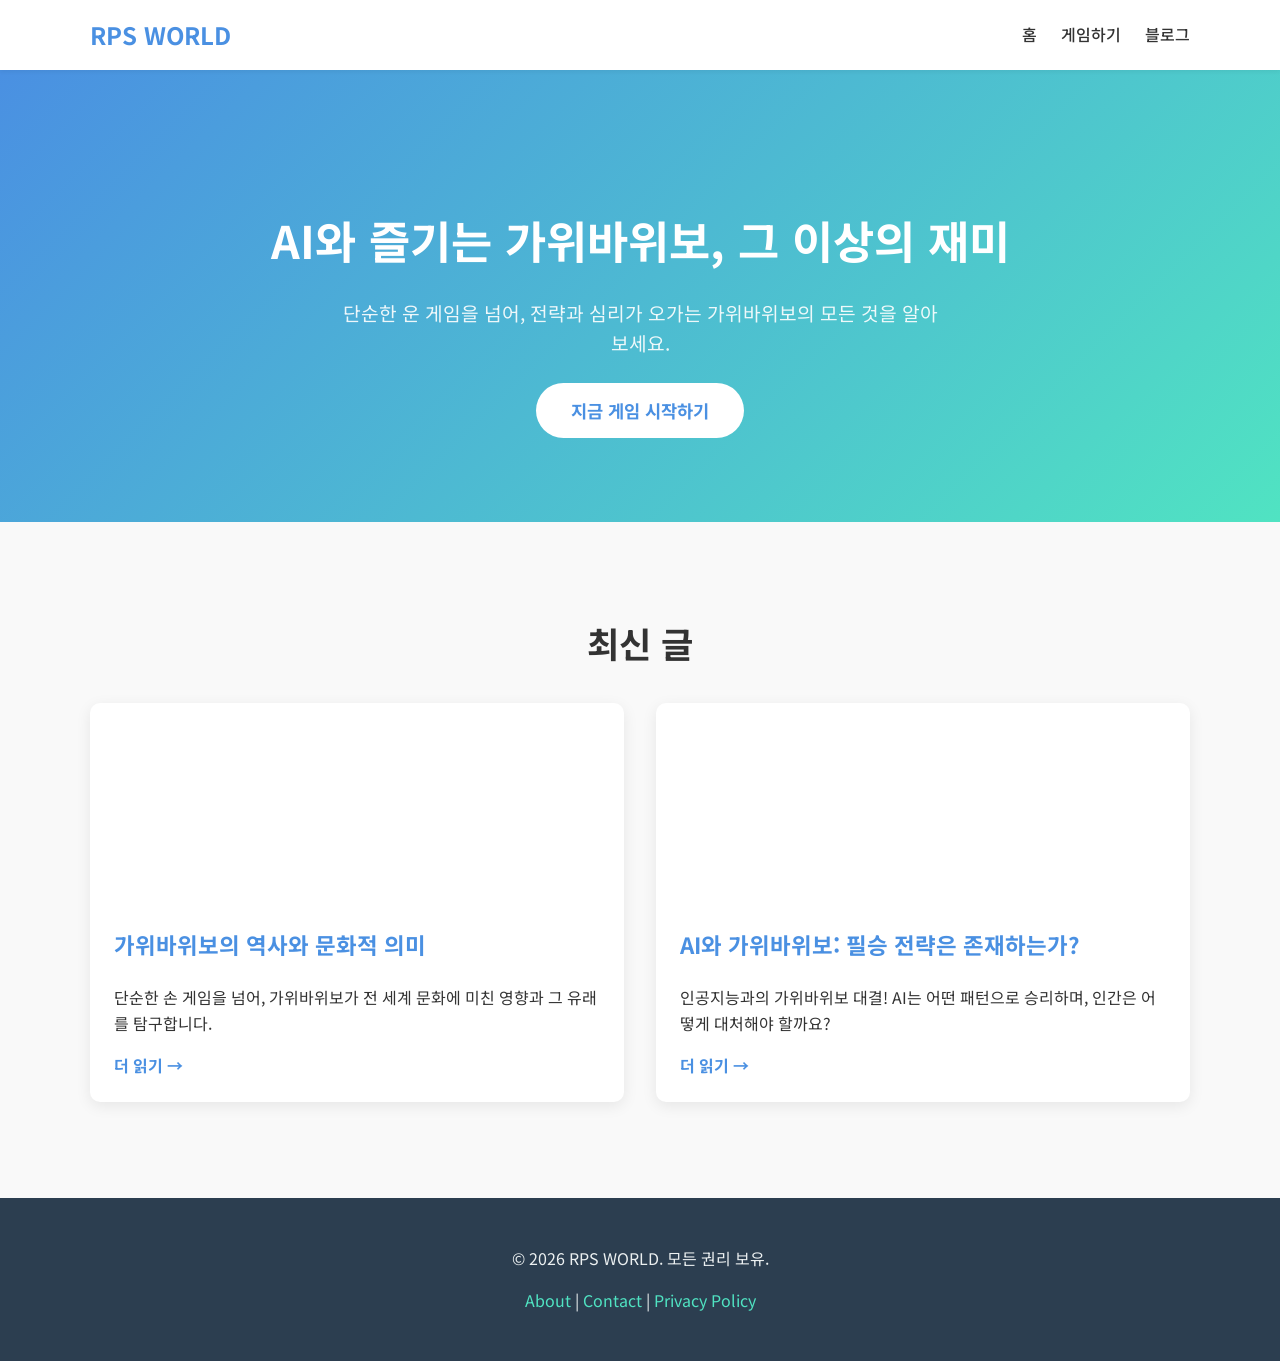
==== index.html @ 202ab4ec "feat: Expand RPS game into content site with blog articles" ====
<!DOCTYPE html>
<html lang="ko">
<head>
    <meta charset="UTF-8">
    <meta name="viewport" content="width=device-width, initial-scale=1.0">
    <title>궁극의 가위바위보: 전략과 역사</title>
    <link rel="stylesheet" href="style.css">
    <link rel="preconnect" href="https://fonts.googleapis.com">
    <link rel="preconnect" href="https://fonts.gstatic.com" crossorigin>
    <link href="https://fonts.googleapis.com/css2?family=Noto+Sans+KR:wght@400;700&display=swap" rel="stylesheet">
</head>
<body>
    <header class="site-header">
        <div class="container">
            <a href="index.html" class="logo">RPS WORLD</a>
            <nav class="main-nav">
                <a href="index.html">홈</a>
                <a href="game.html">게임하기</a>
                <a href="#articles">블로그</a>
            </nav>
        </div>
    </header>

    <main>
        <section class="hero">
            <div class="container">
                <h1>AI와 즐기는 가위바위보, 그 이상의 재미</h1>
                <p class="subtitle">단순한 운 게임을 넘어, 전략과 심리가 오가는 가위바위보의 모든 것을 알아보세요.</p>
                <a href="game.html" class="cta-button">지금 게임 시작하기</a>
            </div>
        </section>

        <section id="articles" class="articles-section">
            <div class="container">
                <h2>최신 글</h2>
                <div class="article-grid">
                    <!-- Article cards will be dynamically inserted here -->
                </div>
            </div>
        </section>
    </main>

    <footer class="site-footer">
        <div class="container">
            <p>&copy; 2026 RPS WORLD. 모든 권리 보유.</p>
            <p><a href="#">About</a> | <a href="#">Contact</a> | <a href="#">Privacy Policy</a></p>
        </div>
    </footer>

    <script src="js/main.js"></script>
</body>
</html>
---- style.css ----
:root {
    --primary-color: #4a90e2;
    --secondary-color: #50e3c2;
    --text-color: #333;
    --background-color: #f9f9f9;
    --header-background: #ffffff;
    --footer-background: #2c3e50;
    --footer-text-color: #ecf0f1;
    --card-background: #ffffff;
    --font-family: 'Noto Sans KR', sans-serif;
}

body {
    margin: 0;
    font-family: var(--font-family);
    background-color: var(--background-color);
    color: var(--text-color);
    line-height: 1.6;
}

.container {
    width: 90%;
    max-width: 1100px;
    margin: 0 auto;
}

/* Header */
.site-header {
    background-color: var(--header-background);
    box-shadow: 0 2px 4px rgba(0,0,0,0.05);
    padding: 1rem 0;
    position: sticky;
    top: 0;
    z-index: 1000;
}

.site-header .container {
    display: flex;
    justify-content: space-between;
    align-items: center;
}

.logo {
    font-size: 1.5em;
    font-weight: 700;
    color: var(--primary-color);
    text-decoration: none;
}

.main-nav a {
    color: var(--text-color);
    text-decoration: none;
    margin-left: 20px;
    font-weight: 500;
    transition: color 0.3s ease;
}

.main-nav a:hover {
    color: var(--primary-color);
}

/* Hero Section */
.hero {
    background: linear-gradient(135deg, var(--primary-color), var(--secondary-color));
    color: white;
    text-align: center;
    padding: 6rem 0;
}

.hero h1 {
    font-size: 2.8em;
    margin-bottom: 0.5em;
    font-weight: 700;
}

.hero .subtitle {
    font-size: 1.2em;
    max-width: 600px;
    margin: 0 auto 2em auto;
    opacity: 0.9;
}

.cta-button {
    background-color: white;
    color: var(--primary-color);
    padding: 15px 35px;
    border-radius: 50px;
    text-decoration: none;
    font-weight: 700;
    font-size: 1.1em;
    transition: transform 0.3s ease, box-shadow 0.3s ease;
}

.cta-button:hover {
    transform: translateY(-3px);
    box-shadow: 0 4px 15px rgba(0,0,0,0.2);
}

/* Articles Section */
.articles-section {
    padding: 4rem 0;
}

.articles-section h2 {
    text-align: center;
    font-size: 2.2em;
    margin-bottom: 2rem;
    color: var(--text-color);
}

.article-grid {
    display: grid;
    grid-template-columns: repeat(auto-fit, minmax(300px, 1fr));
    gap: 2rem;
}

.article-card {
    background: var(--card-background);
    border-radius: 10px;
    box-shadow: 0 4px 15px rgba(0,0,0,0.08);
    overflow: hidden;
    transition: transform 0.3s ease, box-shadow 0.3s ease;
    text-decoration: none;
    color: inherit;
    display: flex;
    flex-direction: column;
}

.article-card:hover {
    transform: translateY(-5px);
    box-shadow: 0 8px 25px rgba(0,0,0,0.12);
}

.article-card-image {
    height: 200px;
    background-size: cover;
    background-position: center;
}

.article-card-content {
    padding: 1.5rem;
}

.article-card-content h3 {
    margin-top: 0;
    font-size: 1.4em;
    color: var(--primary-color);
}

.article-card-content p {
    margin-bottom: 1rem;
}

.article-card-content .read-more {
    font-weight: 700;
    color: var(--primary-color);
}


/* Footer */
.site-footer {
    background-color: var(--footer-background);
    color: var(--footer-text-color);
    text-align: center;
    padding: 2rem 0;
    margin-top: 2rem;
}

.site-footer a {
    color: var(--secondary-color);
    text-decoration: none;
}
.site-footer a:hover {
    text-decoration: underline;
}

/* Responsive */
@media (max-width: 768px) {
    .hero h1 {
        font-size: 2.2em;
    }
    .main-nav {
        display: none; /* Simple responsive for now */
    }
}
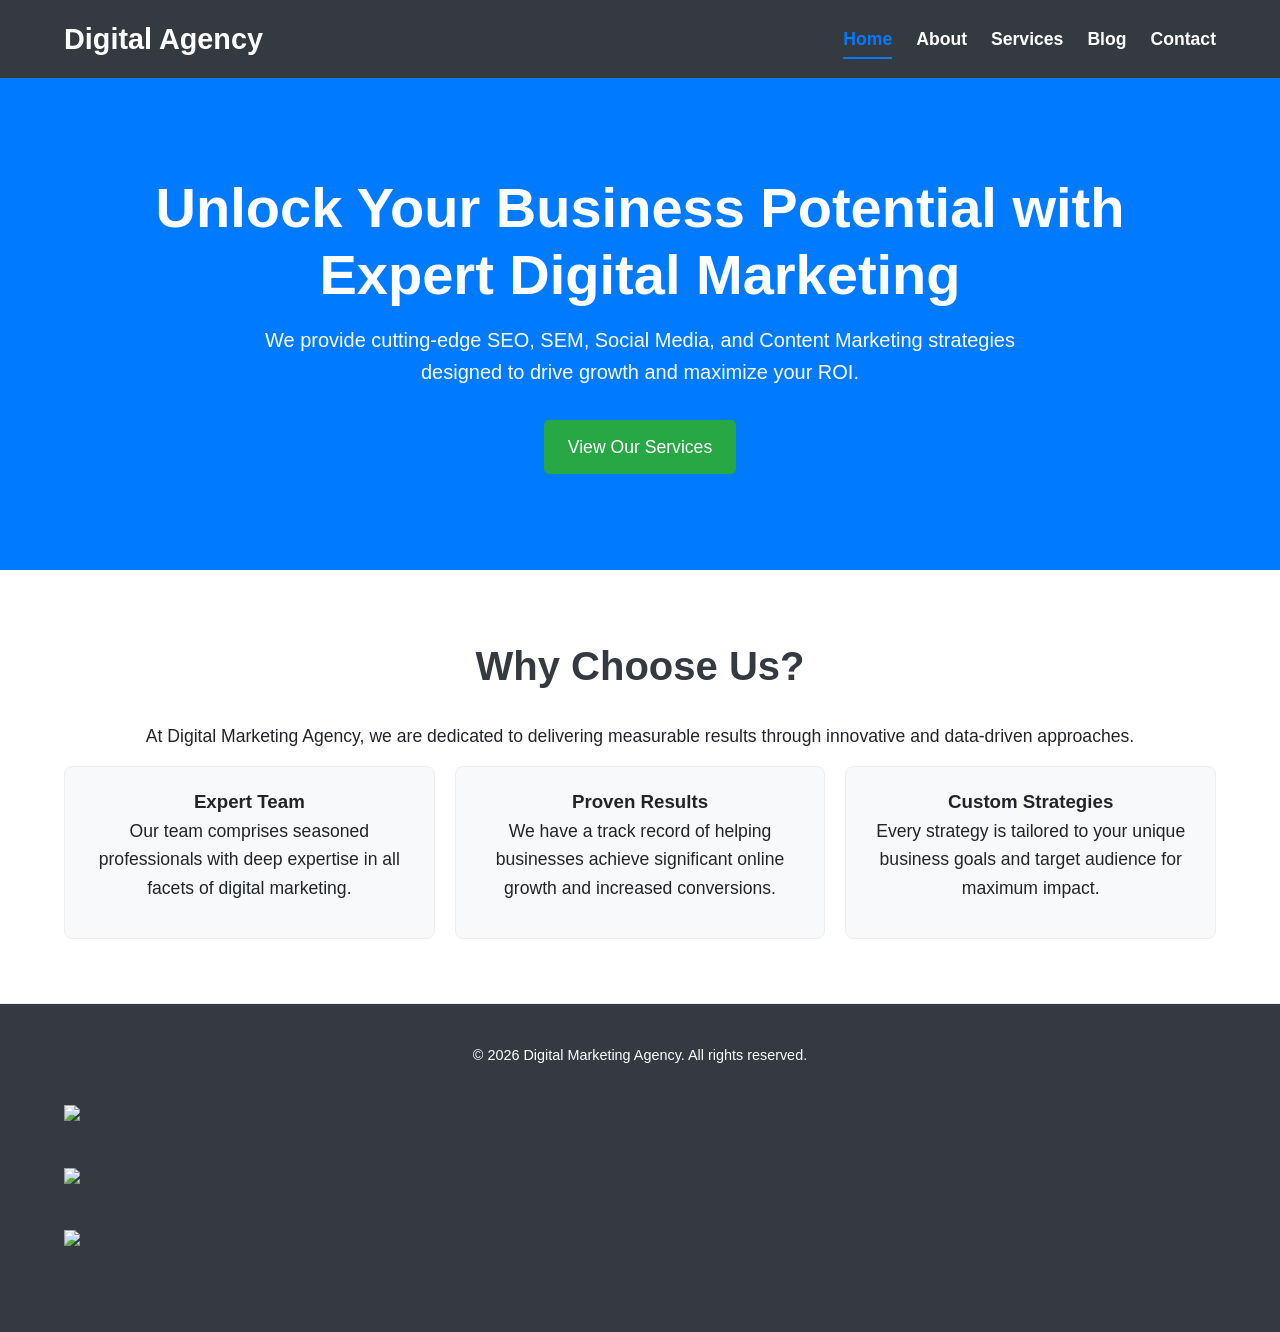
==== commit 25a351b0: "feat: add google site verification and other new pages" ====
--- a/index.html
+++ b/index.html
@@ -1,22 +1,76 @@
 <!DOCTYPE html>
-<html lang="ko">
+<html lang="en">
 <head>
     <meta charset="UTF-8">
     <meta name="viewport" content="width=device-width, initial-scale=1.0">
-    <title>궁극의 가위바위보: 전략과 역사</title>
-    <link rel="stylesheet" href="style.css">
-    <link rel="preconnect" href="https://fonts.googleapis.com">
-    <link rel="preconnect" href="https://fonts.gstatic.com" crossorigin>
-    <link href="https://fonts.googleapis.com/css2?family=Noto+Sans+KR:wght@400;700&display=swap" rel="stylesheet">
+    <title>Digital Marketing Agency - Home | Boost Your Online Presence</title>
+    <meta name="description" content="Leading Digital Marketing Agency offering expert SEO, SEM, Social Media, and Content Marketing services to grow your business online.">
+    <meta name="keywords" content="digital marketing, SEO, SEM, social media marketing, content marketing, online presence, business growth">
+    <meta name="author" content="Digital Marketing Agency">
+
+    <!-- Open Graph / Facebook -->
+    <meta property="og:type" content="website">
+    <meta property="og:url" content="https://www.youragency.com/">
+    <meta property="og:title" content="Digital Marketing Agency - Home | Boost Your Online Presence">
+    <meta property="og:description" content="Leading Digital Marketing Agency offering expert SEO, SEM, Social Media, and Content Marketing services to grow your business online.">
+    <meta property="og:image" content="https://www.youragency.com/images/og-image.jpg">
+
+    <!-- Twitter -->
+    <meta property="twitter:card" content="summary_large_image">
+    <meta property="twitter:url" content="https://www.youragency.com/">
+    <meta property="twitter:title" content="Digital Marketing Agency - Home | Boost Your Online Presence">
+    <meta property="twitter:description" content="Leading Digital Marketing Agency offering expert SEO, SEM, Social Media, and Content Marketing services to grow your business online.">
+    <meta property="twitter:image" content="https://www.youragency.com/images/twitter-image.jpg">
+
+    <link rel="stylesheet" href="css/style.css">
+    <link rel="icon" href="images/favicon.ico" type="image/x-icon">
+
+    <!-- Schema.org JSON-LD -->
+    <script type="application/ld+json">
+    {
+      "@context": "https://schema.org",
+      "@type": "Organization",
+      "name": "Digital Marketing Agency",
+      "url": "https://www.youragency.com",
+      "logo": "https://www.youragency.com/images/logo.png",
+      "sameAs": [
+        "https://www.facebook.com/youragency",
+        "https://twitter.com/youragency",
+        "https://www.linkedin.com/company/youragency"
+      ],
+      "contactPoint": {
+        "@type": "ContactPoint",
+        "telephone": "+1-555-123-4567",
+        "contactType": "Customer Service"
+      }
+    }
+    </script>
+    <script type="application/ld+json">
+    {
+      "@context": "https://schema.org",
+      "@type": "WebSite",
+      "name": "Digital Marketing Agency",
+      "url": "https://www.youragency.com",
+      "potentialAction": {
+        "@type": "SearchAction",
+        "target": "https://www.youragency.com/search?q={search_term_string}",
+        "query-input": "required name=search_term_string"
+      }
+    }
+    </script>
 </head>
 <body>
-    <header class="site-header">
+    <header class="main-header">
         <div class="container">
-            <a href="index.html" class="logo">RPS WORLD</a>
+            <a href="index.html" class="logo">Digital Agency</a>
             <nav class="main-nav">
-                <a href="index.html">홈</a>
-                <a href="game.html">게임하기</a>
-                <a href="#articles">블로그</a>
+                <ul>
+                    <li><a href="index.html" class="active">Home</a></li>
+                    <li><a href="about.html">About</a></li>
+                    <li><a href="services.html">Services</a></li>
+                    <li><a href="blog.html">Blog</a></li>
+                    <li><a href="contact.html">Contact</a></li>
+                </ul>
             </nav>
         </div>
     </header>
@@ -24,29 +78,45 @@
     <main>
         <section class="hero">
             <div class="container">
-                <h1>AI와 즐기는 가위바위보, 그 이상의 재미</h1>
-                <p class="subtitle">단순한 운 게임을 넘어, 전략과 심리가 오가는 가위바위보의 모든 것을 알아보세요.</p>
-                <a href="game.html" class="cta-button">지금 게임 시작하기</a>
+                <h1>Unlock Your Business Potential with Expert Digital Marketing</h1>
+                <p>We provide cutting-edge SEO, SEM, Social Media, and Content Marketing strategies designed to drive growth and maximize your ROI.</p>
+                <a href="services.html" class="btn">View Our Services</a>
             </div>
         </section>
 
-        <section id="articles" class="articles-section">
+        <section class="content-section py-5">
             <div class="container">
-                <h2>최신 글</h2>
-                <div class="article-grid">
-                    <!-- Article cards will be dynamically inserted here -->
+                <h2>Why Choose Us?</h2>
+                <p class="text-center mb-3">At Digital Marketing Agency, we are dedicated to delivering measurable results through innovative and data-driven approaches.</p>
+                <div style="display: flex; flex-wrap: wrap; justify-content: space-around; gap: 20px;">
+                    <div style="flex: 1; min-width: 280px; padding: 20px; border: 1px solid #eee; border-radius: 8px; text-align: center; background-color: var(--light-color);">
+                        <h3>Expert Team</h3>
+                        <p>Our team comprises seasoned professionals with deep expertise in all facets of digital marketing.</p>
+                    </div>
+                    <div style="flex: 1; min-width: 280px; padding: 20px; border: 1px solid #eee; border-radius: 8px; text-align: center; background-color: var(--light-color);">
+                        <h3>Proven Results</h3>
+                        <p>We have a track record of helping businesses achieve significant online growth and increased conversions.</p>
+                    </div>
+                    <div style="flex: 1; min-width: 280px; padding: 20px; border: 1px solid #eee; border-radius: 8px; text-align: center; background-color: var(--light-color);">
+                        <h3>Custom Strategies</h3>
+                        <p>Every strategy is tailored to your unique business goals and target audience for maximum impact.</p>
+                    </div>
                 </div>
             </div>
         </section>
     </main>
 
-    <footer class="site-footer">
+    <footer class="main-footer">
         <div class="container">
-            <p>&copy; 2026 RPS WORLD. 모든 권리 보유.</p>
-            <p><a href="#">About</a> | <a href="#">Contact</a> | <a href="#">Privacy Policy</a></p>
+            <p>&copy; 2026 Digital Marketing Agency. All rights reserved.</p>
+            <div class="social-links">
+                <a href="https://www.facebook.com/youragency" target="_blank" aria-label="Facebook"><img src="images/facebook-icon.svg" alt="Facebook" width="24" height="24"></a>
+                <a href="https://twitter.com/youragency" target="_blank" aria-label="Twitter"><img src="images/twitter-icon.svg" alt="Twitter" width="24" height="24"></a>
+                <a href="https://www.linkedin.com/company/youragency" target="_blank" aria-label="LinkedIn"><img src="images/linkedin-icon.svg" alt="LinkedIn" width="24" height="24"></a>
+            </div>
         </div>
     </footer>
 
-    <script src="js/main.js"></script>
+    <script src="js/main.js" defer></script>
 </body>
 </html>
--- a/css/style.css
+++ b/css/style.css
@@ -0,0 +1,234 @@
+/* css/style.css */
+
+/* Custom Properties (CSS Variables) */
+:root {
+    --primary-color: #007bff; /* Blue */
+    --secondary-color: #6c757d; /* Gray */
+    --accent-color: #28a745; /* Green */
+    --light-color: #f8f9fa; /* Light Gray */
+    --dark-color: #343a40; /* Dark Gray */
+    --text-color: #212529; /* Darker text */
+    --white-color: #ffffff;
+
+    --font-family-sans: 'Arial', sans-serif;
+    --font-family-serif: 'Georgia', serif;
+}
+
+/* Base Styles & Resets */
+*, *::before, *::after {
+    margin: 0;
+    padding: 0;
+    box-sizing: border-box;
+}
+
+body {
+    font-family: var(--font-family-sans);
+    line-height: 1.6;
+    color: var(--text-color);
+    background-color: var(--light-color);
+    scroll-behavior: smooth;
+}
+
+a {
+    color: var(--primary-color);
+    text-decoration: none;
+    transition: color 0.3s ease;
+}
+
+a:hover {
+    color: var(--dark-color);
+}
+
+ul {
+    list-style: none;
+}
+
+img {
+    max-width: 100%;
+    height: auto;
+    display: block;
+}
+
+/* Utility Classes */
+.container {
+    max-width: 1200px;
+    margin: 0 auto;
+    padding: 0 1.5rem;
+}
+
+.text-center {
+    text-align: center;
+}
+
+.py-5 {
+    padding: 3rem 0;
+}
+
+.mb-3 {
+    margin-bottom: 1rem;
+}
+
+/* Header */
+.main-header {
+    background-color: var(--dark-color);
+    color: var(--white-color);
+    padding: 1rem 0;
+    box-shadow: 0 2px 5px rgba(0, 0, 0, 0.1);
+}
+
+.main-header .container {
+    display: flex;
+    justify-content: space-between;
+    align-items: center;
+    flex-wrap: wrap; /* Allow wrapping on small screens */
+}
+
+.logo {
+    font-size: 1.8rem;
+    font-weight: bold;
+    color: var(--white-color);
+    text-decoration: none;
+}
+
+.main-nav ul {
+    display: flex;
+    flex-wrap: wrap;
+    justify-content: center; /* Center nav items when wrapped */
+}
+
+.main-nav ul li {
+    margin-left: 1.5rem;
+}
+
+.main-nav ul li a {
+    color: var(--white-color);
+    font-weight: bold;
+    font-size: 1.1rem;
+    padding: 0.5rem 0;
+    transition: color 0.3s ease, border-bottom 0.3s ease;
+}
+
+.main-nav ul li a:hover,
+.main-nav ul li a.active {
+    color: var(--primary-color);
+    border-bottom: 2px solid var(--primary-color);
+}
+
+/* Hero Section */
+.hero {
+    background: var(--primary-color);
+    color: var(--white-color);
+    padding: 6rem 0;
+    text-align: center;
+}
+
+.hero h1 {
+    font-size: 3.5rem;
+    margin-bottom: 1rem;
+    line-height: 1.2;
+}
+
+.hero p {
+    font-size: 1.25rem;
+    margin-bottom: 2rem;
+    max-width: 800px;
+    margin-left: auto;
+    margin-right: auto;
+}
+
+.btn {
+    display: inline-block;
+    background: var(--accent-color);
+    color: var(--white-color);
+    padding: 0.8rem 1.5rem;
+    border-radius: 5px;
+    font-size: 1.1rem;
+    transition: background 0.3s ease;
+}
+
+.btn:hover {
+    background: #218838; /* Darker green */
+}
+
+/* Main Content Section */
+.content-section {
+    padding: 4rem 0;
+    background-color: var(--white-color);
+    border-bottom: 1px solid #e9ecef;
+}
+
+.content-section h2 {
+    font-size: 2.5rem;
+    margin-bottom: 1.5rem;
+    color: var(--dark-color);
+    text-align: center;
+}
+
+.content-section p {
+    font-size: 1.1rem;
+    margin-bottom: 1rem;
+}
+
+/* Footer */
+.main-footer {
+    background-color: var(--dark-color);
+    color: var(--white-color);
+    text-align: center;
+    padding: 2.5rem 0;
+    font-size: 0.9rem;
+}
+
+.main-footer .social-links a {
+    color: var(--white-color);
+    margin: 0 0.5rem;
+    font-size: 1.5rem;
+}
+
+.main-footer .social-links a:hover {
+    color: var(--primary-color);
+}
+
+/* Responsive Design */
+@media (max-width: 768px) {
+    .main-header .container {
+        flex-direction: column;
+        text-align: center;
+    }
+
+    .main-nav ul {
+        margin-top: 1rem;
+        width: 100%;
+        justify-content: center;
+    }
+
+    .main-nav ul li {
+        margin: 0 0.5rem;
+        margin-bottom: 0.5rem;
+    }
+
+    .hero h1 {
+        font-size: 2.5rem;
+    }
+
+    .hero p {
+        font-size: 1rem;
+    }
+
+    .content-section h2 {
+        font-size: 2rem;
+    }
+}
+
+@media (max-width: 480px) {
+    .hero {
+        padding: 4rem 0;
+    }
+
+    .hero h1 {
+        font-size: 2rem;
+    }
+
+    .main-nav ul li {
+        margin: 0 0.3rem;
+    }
+}
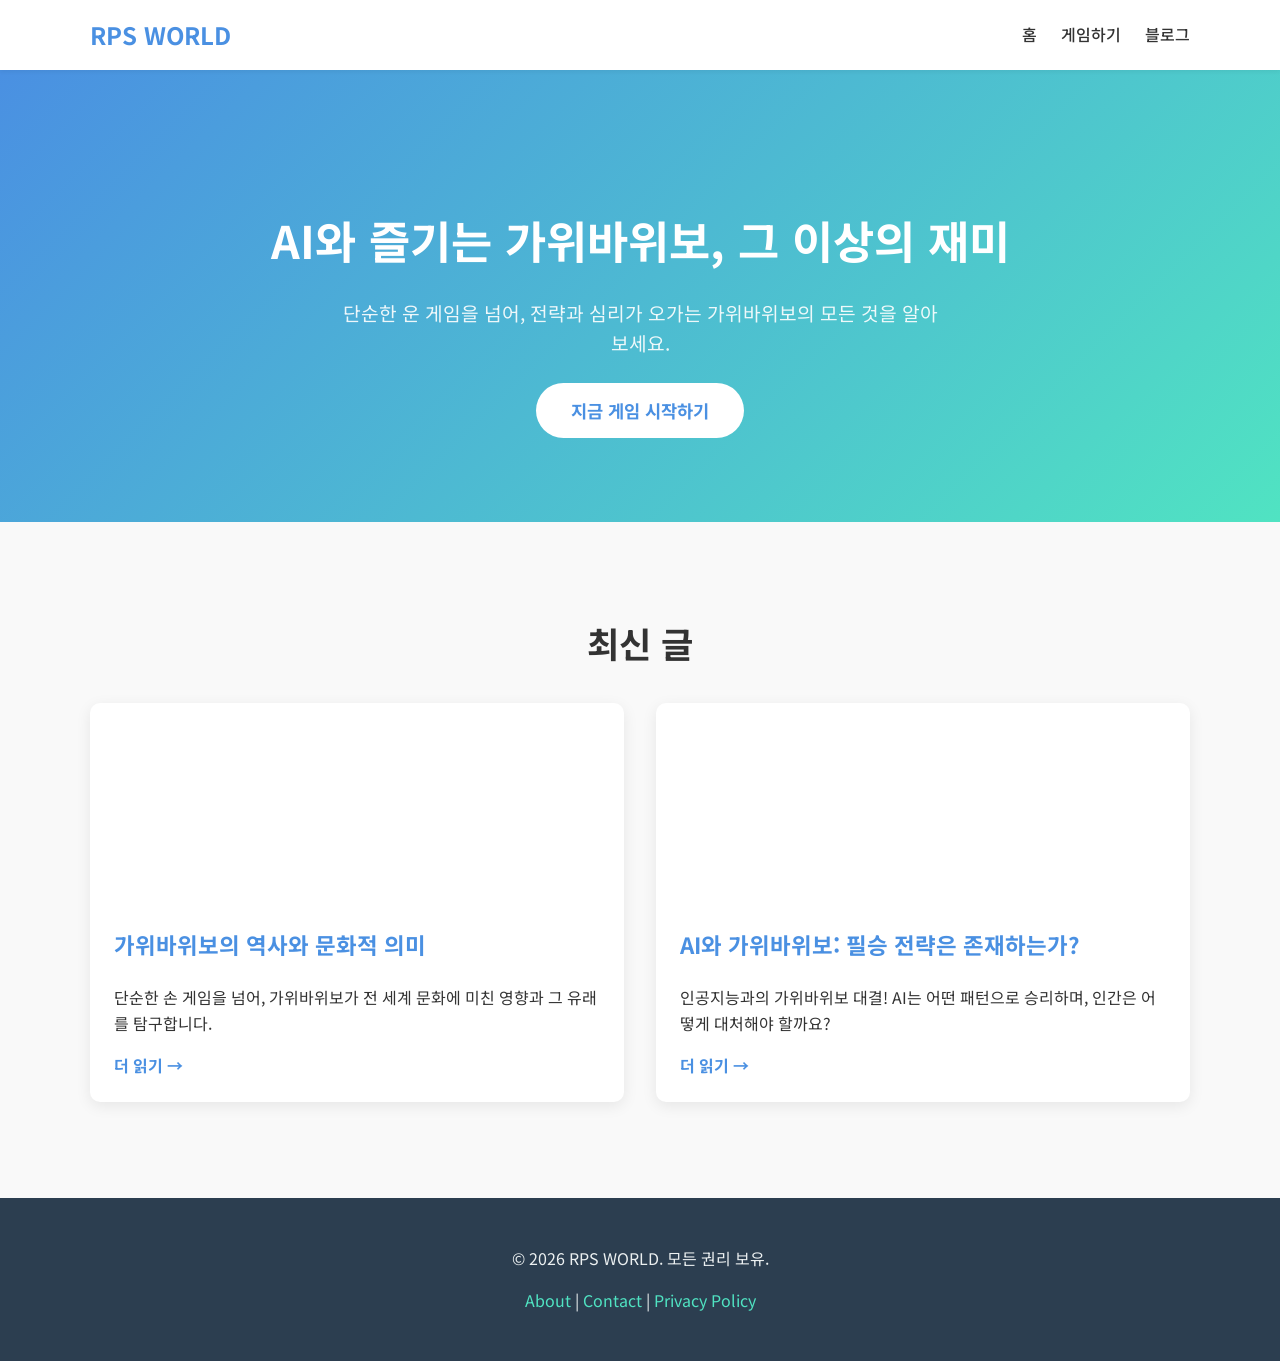
==== commit 13cc36c7: "Revert "feat: add google site verification and other new pages" This reverts commit 25a351b0ac014bd5" ====
--- a/index.html
+++ b/index.html
@@ -1,76 +1,22 @@
 <!DOCTYPE html>
-<html lang="en">
+<html lang="ko">
 <head>
     <meta charset="UTF-8">
     <meta name="viewport" content="width=device-width, initial-scale=1.0">
-    <title>Digital Marketing Agency - Home | Boost Your Online Presence</title>
-    <meta name="description" content="Leading Digital Marketing Agency offering expert SEO, SEM, Social Media, and Content Marketing services to grow your business online.">
-    <meta name="keywords" content="digital marketing, SEO, SEM, social media marketing, content marketing, online presence, business growth">
-    <meta name="author" content="Digital Marketing Agency">
-
-    <!-- Open Graph / Facebook -->
-    <meta property="og:type" content="website">
-    <meta property="og:url" content="https://www.youragency.com/">
-    <meta property="og:title" content="Digital Marketing Agency - Home | Boost Your Online Presence">
-    <meta property="og:description" content="Leading Digital Marketing Agency offering expert SEO, SEM, Social Media, and Content Marketing services to grow your business online.">
-    <meta property="og:image" content="https://www.youragency.com/images/og-image.jpg">
-
-    <!-- Twitter -->
-    <meta property="twitter:card" content="summary_large_image">
-    <meta property="twitter:url" content="https://www.youragency.com/">
-    <meta property="twitter:title" content="Digital Marketing Agency - Home | Boost Your Online Presence">
-    <meta property="twitter:description" content="Leading Digital Marketing Agency offering expert SEO, SEM, Social Media, and Content Marketing services to grow your business online.">
-    <meta property="twitter:image" content="https://www.youragency.com/images/twitter-image.jpg">
-
-    <link rel="stylesheet" href="css/style.css">
-    <link rel="icon" href="images/favicon.ico" type="image/x-icon">
-
-    <!-- Schema.org JSON-LD -->
-    <script type="application/ld+json">
-    {
-      "@context": "https://schema.org",
-      "@type": "Organization",
-      "name": "Digital Marketing Agency",
-      "url": "https://www.youragency.com",
-      "logo": "https://www.youragency.com/images/logo.png",
-      "sameAs": [
-        "https://www.facebook.com/youragency",
-        "https://twitter.com/youragency",
-        "https://www.linkedin.com/company/youragency"
-      ],
-      "contactPoint": {
-        "@type": "ContactPoint",
-        "telephone": "+1-555-123-4567",
-        "contactType": "Customer Service"
-      }
-    }
-    </script>
-    <script type="application/ld+json">
-    {
-      "@context": "https://schema.org",
-      "@type": "WebSite",
-      "name": "Digital Marketing Agency",
-      "url": "https://www.youragency.com",
-      "potentialAction": {
-        "@type": "SearchAction",
-        "target": "https://www.youragency.com/search?q={search_term_string}",
-        "query-input": "required name=search_term_string"
-      }
-    }
-    </script>
+    <title>궁극의 가위바위보: 전략과 역사</title>
+    <link rel="stylesheet" href="style.css">
+    <link rel="preconnect" href="https://fonts.googleapis.com">
+    <link rel="preconnect" href="https://fonts.gstatic.com" crossorigin>
+    <link href="https://fonts.googleapis.com/css2?family=Noto+Sans+KR:wght@400;700&display=swap" rel="stylesheet">
 </head>
 <body>
-    <header class="main-header">
+    <header class="site-header">
         <div class="container">
-            <a href="index.html" class="logo">Digital Agency</a>
+            <a href="index.html" class="logo">RPS WORLD</a>
             <nav class="main-nav">
-                <ul>
-                    <li><a href="index.html" class="active">Home</a></li>
-                    <li><a href="about.html">About</a></li>
-                    <li><a href="services.html">Services</a></li>
-                    <li><a href="blog.html">Blog</a></li>
-                    <li><a href="contact.html">Contact</a></li>
-                </ul>
+                <a href="index.html">홈</a>
+                <a href="game.html">게임하기</a>
+                <a href="#articles">블로그</a>
             </nav>
         </div>
     </header>
@@ -78,45 +24,29 @@
     <main>
         <section class="hero">
             <div class="container">
-                <h1>Unlock Your Business Potential with Expert Digital Marketing</h1>
-                <p>We provide cutting-edge SEO, SEM, Social Media, and Content Marketing strategies designed to drive growth and maximize your ROI.</p>
-                <a href="services.html" class="btn">View Our Services</a>
+                <h1>AI와 즐기는 가위바위보, 그 이상의 재미</h1>
+                <p class="subtitle">단순한 운 게임을 넘어, 전략과 심리가 오가는 가위바위보의 모든 것을 알아보세요.</p>
+                <a href="game.html" class="cta-button">지금 게임 시작하기</a>
             </div>
         </section>
 
-        <section class="content-section py-5">
+        <section id="articles" class="articles-section">
             <div class="container">
-                <h2>Why Choose Us?</h2>
-                <p class="text-center mb-3">At Digital Marketing Agency, we are dedicated to delivering measurable results through innovative and data-driven approaches.</p>
-                <div style="display: flex; flex-wrap: wrap; justify-content: space-around; gap: 20px;">
-                    <div style="flex: 1; min-width: 280px; padding: 20px; border: 1px solid #eee; border-radius: 8px; text-align: center; background-color: var(--light-color);">
-                        <h3>Expert Team</h3>
-                        <p>Our team comprises seasoned professionals with deep expertise in all facets of digital marketing.</p>
-                    </div>
-                    <div style="flex: 1; min-width: 280px; padding: 20px; border: 1px solid #eee; border-radius: 8px; text-align: center; background-color: var(--light-color);">
-                        <h3>Proven Results</h3>
-                        <p>We have a track record of helping businesses achieve significant online growth and increased conversions.</p>
-                    </div>
-                    <div style="flex: 1; min-width: 280px; padding: 20px; border: 1px solid #eee; border-radius: 8px; text-align: center; background-color: var(--light-color);">
-                        <h3>Custom Strategies</h3>
-                        <p>Every strategy is tailored to your unique business goals and target audience for maximum impact.</p>
-                    </div>
+                <h2>최신 글</h2>
+                <div class="article-grid">
+                    <!-- Article cards will be dynamically inserted here -->
                 </div>
             </div>
         </section>
     </main>
 
-    <footer class="main-footer">
+    <footer class="site-footer">
         <div class="container">
-            <p>&copy; 2026 Digital Marketing Agency. All rights reserved.</p>
-            <div class="social-links">
-                <a href="https://www.facebook.com/youragency" target="_blank" aria-label="Facebook"><img src="images/facebook-icon.svg" alt="Facebook" width="24" height="24"></a>
-                <a href="https://twitter.com/youragency" target="_blank" aria-label="Twitter"><img src="images/twitter-icon.svg" alt="Twitter" width="24" height="24"></a>
-                <a href="https://www.linkedin.com/company/youragency" target="_blank" aria-label="LinkedIn"><img src="images/linkedin-icon.svg" alt="LinkedIn" width="24" height="24"></a>
-            </div>
+            <p>&copy; 2026 RPS WORLD. 모든 권리 보유.</p>
+            <p><a href="#">About</a> | <a href="#">Contact</a> | <a href="#">Privacy Policy</a></p>
         </div>
     </footer>
 
-    <script src="js/main.js" defer></script>
+    <script src="js/main.js"></script>
 </body>
 </html>
--- a/style.css
+++ b/style.css
@@ -0,0 +1,185 @@
+:root {
+    --primary-color: #4a90e2;
+    --secondary-color: #50e3c2;
+    --text-color: #333;
+    --background-color: #f9f9f9;
+    --header-background: #ffffff;
+    --footer-background: #2c3e50;
+    --footer-text-color: #ecf0f1;
+    --card-background: #ffffff;
+    --font-family: 'Noto Sans KR', sans-serif;
+}
+
+body {
+    margin: 0;
+    font-family: var(--font-family);
+    background-color: var(--background-color);
+    color: var(--text-color);
+    line-height: 1.6;
+}
+
+.container {
+    width: 90%;
+    max-width: 1100px;
+    margin: 0 auto;
+}
+
+/* Header */
+.site-header {
+    background-color: var(--header-background);
+    box-shadow: 0 2px 4px rgba(0,0,0,0.05);
+    padding: 1rem 0;
+    position: sticky;
+    top: 0;
+    z-index: 1000;
+}
+
+.site-header .container {
+    display: flex;
+    justify-content: space-between;
+    align-items: center;
+}
+
+.logo {
+    font-size: 1.5em;
+    font-weight: 700;
+    color: var(--primary-color);
+    text-decoration: none;
+}
+
+.main-nav a {
+    color: var(--text-color);
+    text-decoration: none;
+    margin-left: 20px;
+    font-weight: 500;
+    transition: color 0.3s ease;
+}
+
+.main-nav a:hover {
+    color: var(--primary-color);
+}
+
+/* Hero Section */
+.hero {
+    background: linear-gradient(135deg, var(--primary-color), var(--secondary-color));
+    color: white;
+    text-align: center;
+    padding: 6rem 0;
+}
+
+.hero h1 {
+    font-size: 2.8em;
+    margin-bottom: 0.5em;
+    font-weight: 700;
+}
+
+.hero .subtitle {
+    font-size: 1.2em;
+    max-width: 600px;
+    margin: 0 auto 2em auto;
+    opacity: 0.9;
+}
+
+.cta-button {
+    background-color: white;
+    color: var(--primary-color);
+    padding: 15px 35px;
+    border-radius: 50px;
+    text-decoration: none;
+    font-weight: 700;
+    font-size: 1.1em;
+    transition: transform 0.3s ease, box-shadow 0.3s ease;
+}
+
+.cta-button:hover {
+    transform: translateY(-3px);
+    box-shadow: 0 4px 15px rgba(0,0,0,0.2);
+}
+
+/* Articles Section */
+.articles-section {
+    padding: 4rem 0;
+}
+
+.articles-section h2 {
+    text-align: center;
+    font-size: 2.2em;
+    margin-bottom: 2rem;
+    color: var(--text-color);
+}
+
+.article-grid {
+    display: grid;
+    grid-template-columns: repeat(auto-fit, minmax(300px, 1fr));
+    gap: 2rem;
+}
+
+.article-card {
+    background: var(--card-background);
+    border-radius: 10px;
+    box-shadow: 0 4px 15px rgba(0,0,0,0.08);
+    overflow: hidden;
+    transition: transform 0.3s ease, box-shadow 0.3s ease;
+    text-decoration: none;
+    color: inherit;
+    display: flex;
+    flex-direction: column;
+}
+
+.article-card:hover {
+    transform: translateY(-5px);
+    box-shadow: 0 8px 25px rgba(0,0,0,0.12);
+}
+
+.article-card-image {
+    height: 200px;
+    background-size: cover;
+    background-position: center;
+}
+
+.article-card-content {
+    padding: 1.5rem;
+}
+
+.article-card-content h3 {
+    margin-top: 0;
+    font-size: 1.4em;
+    color: var(--primary-color);
+}
+
+.article-card-content p {
+    margin-bottom: 1rem;
+}
+
+.article-card-content .read-more {
+    font-weight: 700;
+    color: var(--primary-color);
+}
+
+
+/* Footer */
+.site-footer {
+    background-color: var(--footer-background);
+    color: var(--footer-text-color);
+    text-align: center;
+    padding: 2rem 0;
+    margin-top: 2rem;
+}
+
+.site-footer a {
+    color: var(--secondary-color);
+    text-decoration: none;
+}
+.site-footer a:hover {
+    text-decoration: underline;
+}
+
+/* Responsive */
+@media (max-width: 768px) {
+    .hero h1 {
+        font-size: 2.2em;
+    }
+    .main-nav {
+        display: none; /* Simple responsive for now */
+    }
+}
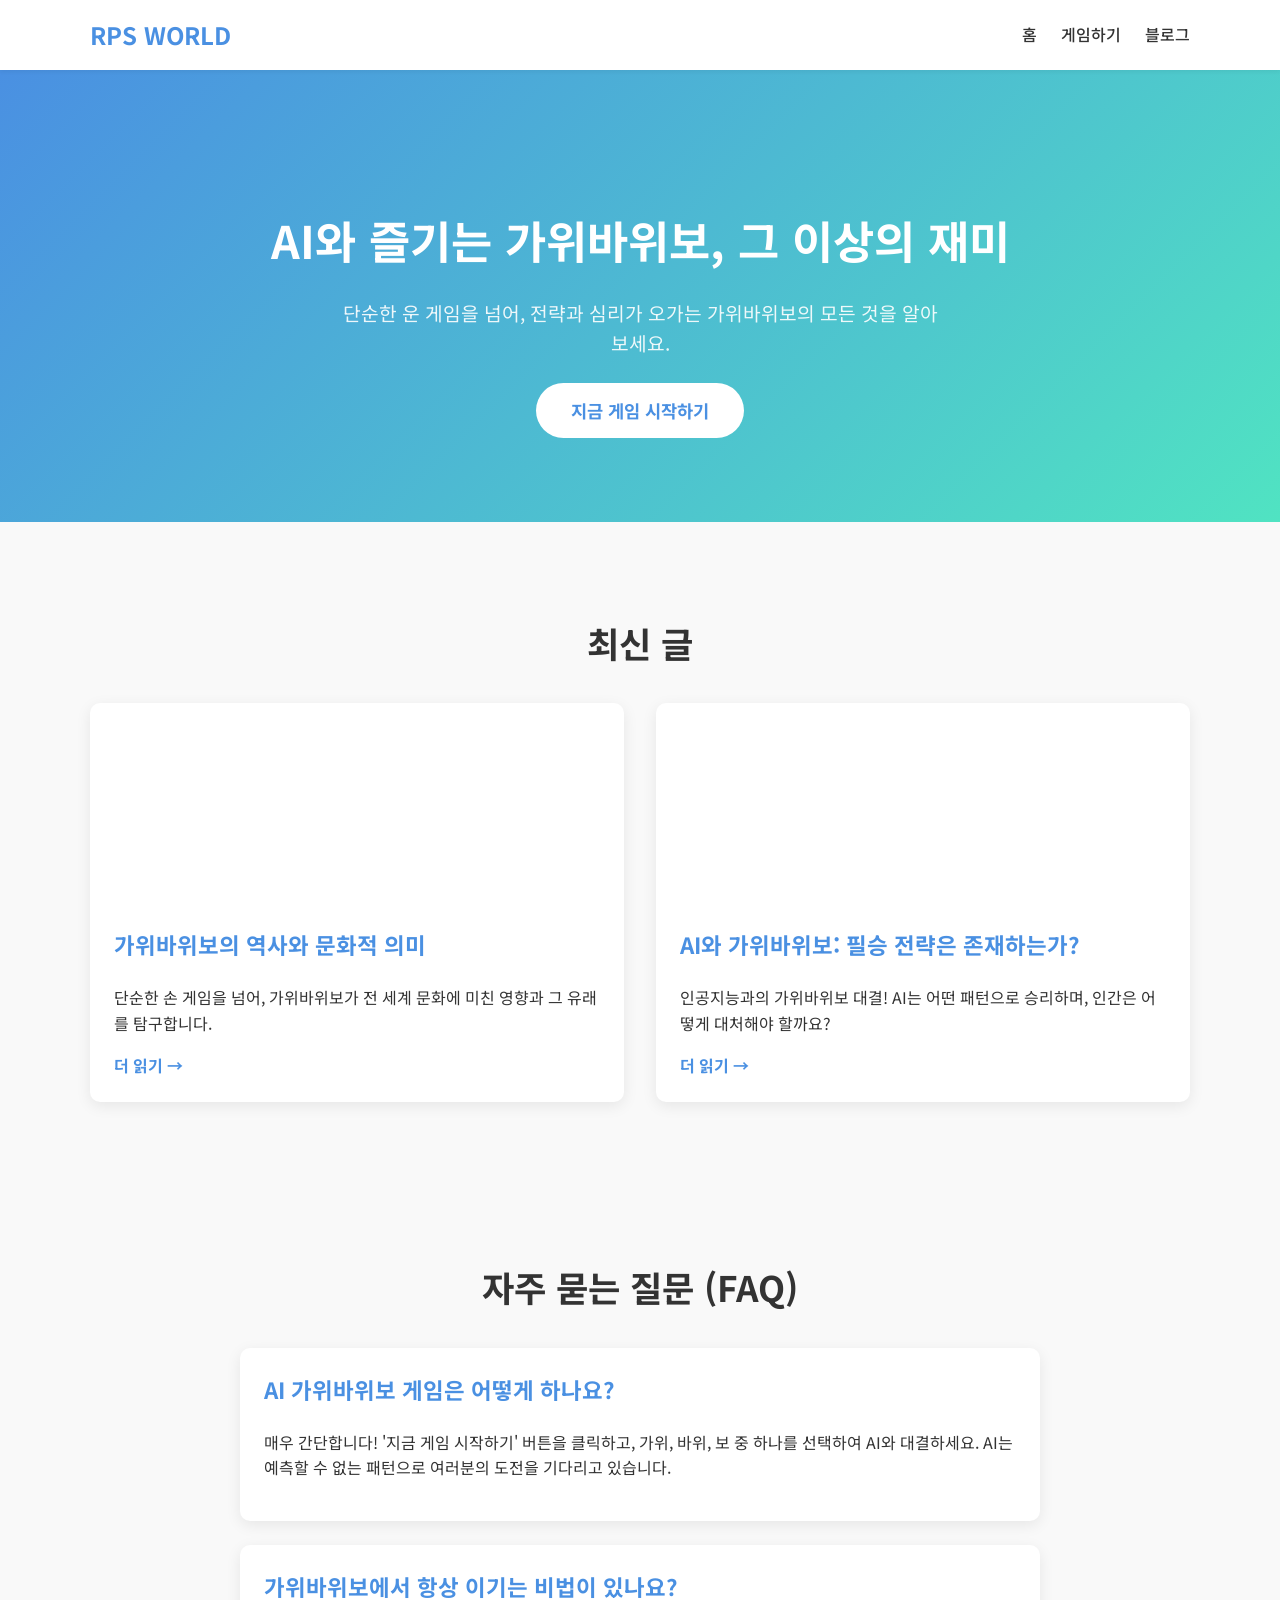
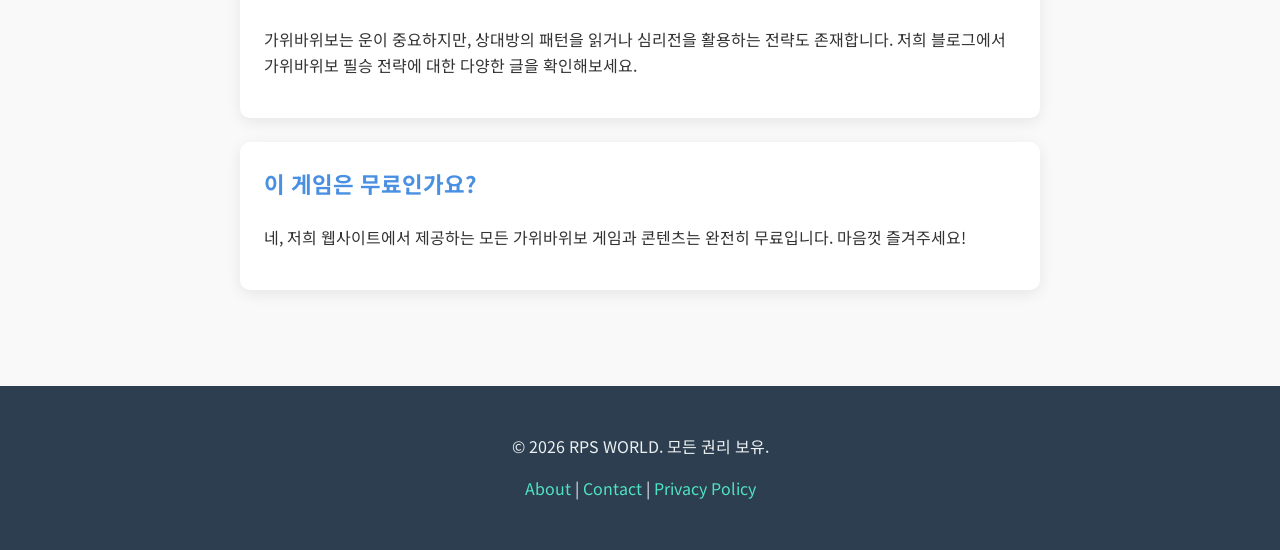
==== commit 627d4dbb: "feat: Enhance SEO and optimize for AI Search" ====
--- a/index.html
+++ b/index.html
@@ -3,11 +3,60 @@
 <head>
     <meta charset="UTF-8">
     <meta name="viewport" content="width=device-width, initial-scale=1.0">
-    <title>궁극의 가위바위보: 전략과 역사</title>
-    <link rel="stylesheet" href="style.css">
-    <link rel="preconnect" href="https://fonts.googleapis.com">
+    <title>AI와 즐기는 가위바위보 게임: 전략, 역사, 이기는 법</title>
+    <meta name="description" content="AI와 함께하는 흥미진진한 가위바위보 게임을 즐겨보세요. 가위바위보의 전략, 역사, 그리고 다양한 팁과 트릭을 배우고 실력을 향상시키세요.">
+    <meta name="keywords" content="가위바위보, RPS, AI, 게임, 전략, 역사, 이기는 법">
+    <link rel="canonical" href="https://1234-1sv.pages.dev/" />
+    <link rel="icon" href="/favicon.ico" sizes="any">
+
+    <!-- Social Media Meta Tags -->
+    <meta property="og:title" content="AI와 즐기는 가위바위보 게임: 전략, 역사, 이기는 법">
+    <meta property="og:description" content="AI와 함께하는 흥미진진한 가위바위보 게임을 즐겨보세요.">
+    <meta property="og:image" content="https://1234-1sv.pages.dev/dd.jpg">
+    <meta property="og:url" content="https://1234-1sv.pages.dev/">
+    <meta property="og:type" content="website">
+    <meta name="twitter:card" content="summary_large_image">
+    <meta name="twitter:title" content="AI와 즐기는 가위바위보 게임: 전략, 역사, 이기는 법">
+    <meta name="twitter:description" content="AI와 함께하는 흥미진진한 가위바위보 게임을 즐겨보세요.">
+    <meta name="twitter:image" content="https://1234-1sv.pages.dev/dd.jpg">
+
+    <link rel="stylesheet" href="style.css" media="print" onload="this.media='all'">
+    <noscript><link rel="stylesheet" href="style.css"></noscript>
+    <link rel="preconnect" href="httpshttps://fonts.googleapis.com">
     <link rel="preconnect" href="https://fonts.gstatic.com" crossorigin>
     <link href="https://fonts.googleapis.com/css2?family=Noto+Sans+KR:wght@400;700&display=swap" rel="stylesheet">
+    <meta name="google-site-verification" content="moppBsTsKgUQsO1QNSBWmb3P21R9FwuzLu4zTgtabSw" />
+
+    <!-- Google Analytics Placeholder -->
+    <script>
+        (function(i,s,o,g,r,a,m){i['GoogleAnalyticsObject']=r;i[r]=i[r]||function(){
+        (i[r].q=i[r].q||[]).push(arguments)},i[r].l=1*new Date();a=s.createElement(o),
+        m=s.getElementsByTagName(o)[0];a.async=1;a.src=g;m.parentNode.insertBefore(a,m)
+        })(window,document,'script','https://www.google-analytics.com/analytics.js','ga');
+
+        ga('create', 'UA-XXXXX-Y', 'auto'); // 여기에 실제 추적 ID를 입력하세요.
+        ga('send', 'pageview');
+    </script>
+
+    <!-- Structured Data -->
+    <script type="application/ld+json">
+    {
+      "@context": "https://schema.org",
+      "@type": "VideoGame",
+      "name": "가위바위보 (Rock Paper Scissors)",
+      "url": "https://1234-1sv.pages.dev/game.html",
+      "image": "https://1234-1sv.pages.dev/dd.jpg",
+      "description": "AI와 즐기는 클래식 가위바위보 게임.",
+      "operatingSystem": "Any",
+      "applicationCategory": "Game",
+      "playMode": "SinglePlayer",
+      "inLanguage": "ko",
+      "publisher": {
+        "@type": "Organization",
+        "name": "RPS WORLD"
+      }
+    }
+    </script>
 </head>
 <body>
     <header class="site-header">
@@ -38,6 +87,25 @@
                 </div>
             </div>
         </section>
+        <section id="faq" class="faq-section">
+            <div class="container">
+                <h2>자주 묻는 질문 (FAQ)</h2>
+                <div class="faq-grid">
+                    <div class="faq-item">
+                        <h3>AI 가위바위보 게임은 어떻게 하나요?</h3>
+                        <p>매우 간단합니다! '지금 게임 시작하기' 버튼을 클릭하고, 가위, 바위, 보 중 하나를 선택하여 AI와 대결하세요. AI는 예측할 수 없는 패턴으로 여러분의 도전을 기다리고 있습니다.</p>
+                    </div>
+                    <div class="faq-item">
+                        <h3>가위바위보에서 항상 이기는 비법이 있나요?</h3>
+                        <p>가위바위보는 운이 중요하지만, 상대방의 패턴을 읽거나 심리전을 활용하는 전략도 존재합니다. 저희 블로그에서 가위바위보 필승 전략에 대한 다양한 글을 확인해보세요.</p>
+                    </div>
+                    <div class="faq-item">
+                        <h3>이 게임은 무료인가요?</h3>
+                        <p>네, 저희 웹사이트에서 제공하는 모든 가위바위보 게임과 콘텐츠는 완전히 무료입니다. 마음껏 즐겨주세요!</p>
+                    </div>
+                </div>
+            </div>
+        </section>
     </main>
 
     <footer class="site-footer">
--- a/style.css
+++ b/style.css
@@ -183,3 +183,37 @@
         display: none; /* Simple responsive for now */
     }
 }
+
+/* FAQ Section */
+.faq-section {
+    padding: 4rem 0;
+    background-color: var(--background-color);
+}
+
+.faq-section h2 {
+    text-align: center;
+    font-size: 2.2em;
+    margin-bottom: 2rem;
+    color: var(--text-color);
+}
+
+.faq-grid {
+    display: grid;
+    grid-template-columns: 1fr;
+    gap: 1.5rem;
+    max-width: 800px;
+    margin: 0 auto;
+}
+
+.faq-item {
+    background: var(--card-background);
+    border-radius: 10px;
+    padding: 1.5rem;
+    box-shadow: 0 4px 15px rgba(0,0,0,0.08);
+}
+
+.faq-item h3 {
+    margin-top: 0;
+    font-size: 1.4em;
+    color: var(--primary-color);
+}
--- a/style.css
+++ b/style.css
@@ -183,3 +183,37 @@
         display: none; /* Simple responsive for now */
     }
 }
+
+/* FAQ Section */
+.faq-section {
+    padding: 4rem 0;
+    background-color: var(--background-color);
+}
+
+.faq-section h2 {
+    text-align: center;
+    font-size: 2.2em;
+    margin-bottom: 2rem;
+    color: var(--text-color);
+}
+
+.faq-grid {
+    display: grid;
+    grid-template-columns: 1fr;
+    gap: 1.5rem;
+    max-width: 800px;
+    margin: 0 auto;
+}
+
+.faq-item {
+    background: var(--card-background);
+    border-radius: 10px;
+    padding: 1.5rem;
+    box-shadow: 0 4px 15px rgba(0,0,0,0.08);
+}
+
+.faq-item h3 {
+    margin-top: 0;
+    font-size: 1.4em;
+    color: var(--primary-color);
+}
